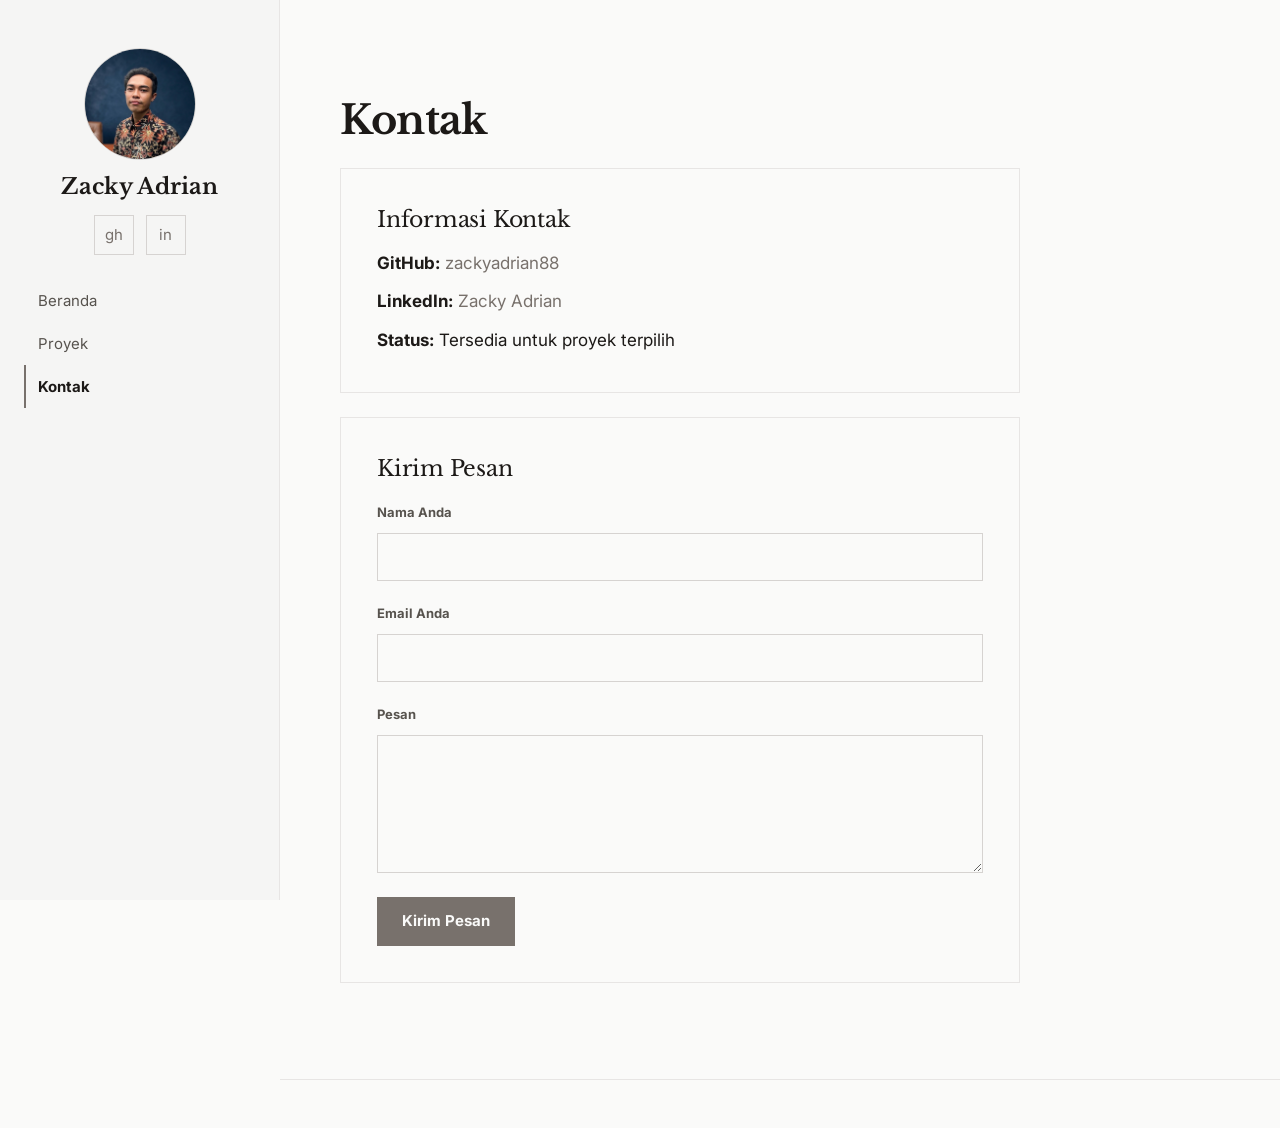
==== contact.html @ e1c7f213 "Portfolio: Bootstrap 5 dan desain ThoughtStream" ====
<!DOCTYPE html>
<html lang="id">

<head>
    <meta charset="UTF-8">
    <meta name="viewport" content="width=device-width, initial-scale=1.0">
    <title>Zacky Adrian | Kontak</title>

    <!-- Bootstrap 5 -->
    <link href="https://cdn.jsdelivr.net/npm/bootstrap@5.3.3/dist/css/bootstrap.min.css" rel="stylesheet">

    <!-- Google Fonts: Libre Baskerville (judul) & Inter (teks) -->
    <link rel="preconnect" href="https://fonts.googleapis.com">
    <link rel="preconnect" href="https://fonts.gstatic.com" crossorigin>
    <link href="https://fonts.googleapis.com/css2?family=Inter:wght@400;700&family=Libre+Baskerville:wght@400;700&display=swap" rel="stylesheet">

    <!-- CSS kustom (harus setelah Bootstrap) -->
    <link rel="stylesheet" href="style.css">
</head>

<body>

    <header id="header">
        <div class="profile">
            <img class="avatar" src="assets/profile.jpg" alt="Foto profil Zacky Adrian">
            <p class="site-name">Zacky Adrian</p>
            <div class="social-links">
                <a href="https://github.com/zackyadrian88" target="_blank" rel="noopener" aria-label="GitHub">gh</a>
                <a href="https://www.linkedin.com/in/zacky-adrian-84123a29b/" target="_blank" rel="noopener"
                    aria-label="LinkedIn">in</a>
            </div>
        </div>

        <nav class="nav-menu" aria-label="Navigasi utama">
            <ul class="nav justify-content-center flex-lg-column">
                <li class="nav-item"><a class="nav-link" href="index.html">Beranda</a></li>
                <li class="nav-item"><a class="nav-link" href="portfolio.html">Proyek</a></li>
                <li class="nav-item"><a class="nav-link active" href="contact.html" aria-current="page">Kontak</a></li>
            </ul>
        </nav>
    </header>

    <main id="main">
        <div class="content">

            <section id="kontak" aria-labelledby="judul-kontak">
                <h1 id="judul-kontak" class="mb-4">Kontak</h1>

                <div class="row g-4">

                    <div class="col-12">
                        <article class="card">
                            <div class="card-body">
                                <h3>Informasi Kontak</h3>
                                <ul class="list-unstyled mb-0">
                                    <li class="mb-2"><strong>GitHub:</strong>
                                        <a href="https://github.com/zackyadrian88" target="_blank"
                                            rel="noopener">zackyadrian88</a></li>
                                    <li class="mb-2"><strong>LinkedIn:</strong>
                                        <a href="https://www.linkedin.com/in/zacky-adrian-84123a29b/" target="_blank"
                                            rel="noopener">Zacky Adrian</a></li>
                                    <li><strong>Status:</strong> Tersedia untuk proyek terpilih</li>
                                </ul>
                            </div>
                        </article>
                    </div>

                    <div class="col-12">
                        <article class="card">
                            <div class="card-body">
                                <h3>Kirim Pesan</h3>

                                <form action="#" method="POST">
                                    <div class="mb-3">
                                        <label for="nama" class="form-label">Nama Anda</label>
                                        <input type="text" id="nama" name="nama" class="form-control" required>
                                    </div>

                                    <div class="mb-3">
                                        <label for="email" class="form-label">Email Anda</label>
                                        <input type="email" id="email" name="email" class="form-control" required>
                                    </div>

                                    <div class="mb-4">
                                        <label for="pesan" class="form-label">Pesan</label>
                                        <textarea id="pesan" name="pesan" rows="5" class="form-control"
                                            required></textarea>
                                    </div>

                                    <button type="submit" class="btn btn-primary">Kirim Pesan</button>
                                </form>
                            </div>
                        </article>
                    </div>

                </div>
            </section>

        </div>
    </main>

    <footer class="site-footer">
        <p class="mb-0"></p>
    </footer>

</body>

</html>
---- style.css ----
:root {
    /* Warna */
    --bg: #FAFAF9;
    --surface: #F5F5F4;
    --surface-raised: #EFEDEB;
    --text: #1C1917;
    --text-2: #57534E;
    --text-3: #A8A29E;
    --stone: #78716C;
    --stone-dark: #57534E;
    --stone-darker: #44403C;
    --border-subtle: #E7E5E4;
    --border-medium: #D6D3D1;
    --focus-ring: 0 0 0 2px #FAFAF9, 0 0 0 4px #78716C;

    /* Font */
    --font-display: "Libre Baskerville", Georgia, "Times New Roman", serif;
    --font-ui: "Inter", -apple-system, "Segoe UI", Helvetica, sans-serif;

    --sidebar-w: 280px;

    /* Override variabel Bootstrap */
    --bs-body-bg: var(--bg);
    --bs-body-color: var(--text);
    --bs-body-font-family: var(--font-ui);
    --bs-border-color: var(--border-subtle);
    --bs-border-radius: 0;
    --bs-border-radius-sm: 0;
    --bs-border-radius-lg: 0;
    --bs-border-radius-xl: 0;
    --bs-border-radius-pill: 0;
}

/* ---------- Dasar ---------- */
body {
    background-color: var(--bg);
    color: var(--text);
    font-family: var(--font-ui);
    font-size: 17px;
    line-height: 1.8;
}

h1, h2, h3 {
    font-family: var(--font-display);
    color: var(--text);
}

h1 {
    font-size: 40px;
    font-weight: 700;
    line-height: 1.2;
    letter-spacing: -0.02em;
}

h2 {
    font-size: 30px;
    font-weight: 700;
    line-height: 1.3;
    letter-spacing: -0.015em;
    margin-bottom: 24px;
}

h3 {
    font-size: 22px;
    font-weight: 400;
    line-height: 1.4;
    letter-spacing: -0.01em;
    margin-bottom: 12px;
}

h4 {
    font-family: var(--font-ui);
    font-size: 17px;
    font-weight: 700;
    margin-bottom: 0;
}

a {
    color: var(--stone);
    text-decoration: none;
}

a:hover {
    color: var(--stone-dark);
    text-decoration: underline;
}

:focus-visible {
    outline: none;
    box-shadow: var(--focus-ring);
}

/* Tanpa bayangan di mana pun */
*,
*::before,
*::after {
    box-shadow: none;
}

*:focus-visible {
    box-shadow: var(--focus-ring);
}

/* ---------- Sidebar / Header ---------- */
#header {
    background: var(--surface);
    border-bottom: 1px solid var(--border-subtle);
    padding: 24px;
}

.avatar {
    display: block;
    width: 112px;
    height: 112px;
    margin: 0 auto 12px;
    border-radius: 9999px;
    border: 1px solid var(--border-medium);
    object-fit: cover;
    background: var(--surface-raised);
}

.site-name {
    font-family: var(--font-display);
    font-size: 22px;
    font-weight: 700;
    line-height: 1.4;
    text-align: center;
    margin: 0;
}

.social-links {
    display: flex;
    justify-content: center;
    gap: 12px;
    margin-top: 12px;
}

.social-links a {
    display: inline-block;
    width: 40px;
    height: 40px;
    line-height: 38px;
    text-align: center;
    font-size: 15px;
    color: var(--stone);
    background: transparent;
    border: 1px solid var(--border-medium);
}

.social-links a:hover {
    background: var(--surface-raised);
    text-decoration: none;
}

.nav-menu {
    margin-top: 24px;
}

.nav-menu .nav-link {
    color: var(--text-2);
    padding: 8px 12px;
    font-size: 15px;
    border-bottom: 2px solid transparent;
    border-radius: 0;
}

.nav-menu .nav-link:hover {
    color: var(--text);
    background: var(--surface-raised);
    text-decoration: none;
}

.nav-menu .nav-link.active {
    color: var(--text);
    font-weight: 700;
    border-bottom-color: var(--stone);
}

/* ---------- Konten utama ---------- */
#main {
    padding: 48px 24px 24px;
}

.content {
    max-width: 680px;
}

.content > section {
    margin-bottom: 72px;
}

.lede {
    font-size: 20px;
    line-height: 1.75;
    color: var(--text-2);
}

.meta {
    font-size: 13px;
    line-height: 1.5;
    letter-spacing: 0.01em;
    color: var(--text-2);
    margin-bottom: 12px;
}

/* ---------- Resume ---------- */
.resume-item {
    padding: 0 0 24px 0;
    margin-bottom: 24px;
    border-bottom: 1px solid var(--border-subtle);
}

.resume-item:last-child {
    border-bottom: 0;
}

.resume-item ul {
    padding-left: 20px;
    margin-bottom: 0;
}

/* ---------- Card ---------- */
.card {
    background: var(--bg);
    border: 1px solid var(--border-subtle);
    border-radius: 0;
}

.card:hover {
    border-color: var(--border-medium);
}

.card-body {
    padding: 24px;
}

.card p:last-child {
    margin-bottom: 0;
}

/* ---------- Tombol ---------- */
.btn {
    border-radius: 0;
    padding: 12px 24px;
    font-family: var(--font-ui);
    font-size: 15px;
    font-weight: 700;
    --bs-btn-focus-box-shadow: var(--focus-ring);
}

.btn-primary {
    --bs-btn-color: #FAFAF9;
    --bs-btn-bg: #78716C;
    --bs-btn-border-color: #78716C;
    --bs-btn-hover-color: #FAFAF9;
    --bs-btn-hover-bg: #57534E;
    --bs-btn-hover-border-color: #57534E;
    --bs-btn-active-color: #FAFAF9;
    --bs-btn-active-bg: #44403C;
    --bs-btn-active-border-color: #44403C;
}

.btn-outline-secondary {
    --bs-btn-color: #78716C;
    --bs-btn-bg: transparent;
    --bs-btn-border-color: #D6D3D1;
    --bs-btn-hover-color: #78716C;
    --bs-btn-hover-bg: #F5F5F4;
    --bs-btn-hover-border-color: #D6D3D1;
    --bs-btn-active-color: #78716C;
    --bs-btn-active-bg: #E7E5E4;
    --bs-btn-active-border-color: #D6D3D1;
}

/* ---------- Form ---------- */
.form-label {
    font-size: 13px;
    font-weight: 700;
    color: var(--text-2);
    margin-bottom: 8px;
}

.form-control {
    background-color: var(--bg);
    border: 1px solid var(--border-medium);
    border-radius: 0;
    padding: 12px 16px;
    min-height: 48px;
    font-size: 15px;
    color: var(--text);
}

.form-control::placeholder {
    color: var(--text-3);
}

.form-control:focus {
    background-color: var(--bg);
    border-color: var(--stone);
    box-shadow: var(--focus-ring);
}

/* ---------- Tabel ---------- */
.table {
    --bs-table-bg: transparent;
    --bs-table-color: var(--text);
    --bs-table-border-color: var(--border-subtle);
    font-size: 15px;
    margin-bottom: 0;
}

.table th {
    background-color: var(--surface);
    font-weight: 700;
}

.table th,
.table td {
    padding: 12px;
}

/* ---------- Footer ---------- */
.site-footer {
    border-top: 1px solid var(--border-subtle);
    padding: 24px;
    font-size: 13px;
    color: var(--text-2);
}

/* ---------- Layout desktop: sidebar tetap di kiri ---------- */
@media (min-width: 992px) {
    #header {
        position: fixed;
        top: 0;
        bottom: 0;
        left: 0;
        width: var(--sidebar-w);
        overflow-y: auto;
        border-bottom: 0;
        border-right: 1px solid var(--border-subtle);
        padding: 48px 24px;
    }

    .nav-menu .nav-link {
        border-bottom: 0;
        border-left: 2px solid transparent;
    }

    .nav-menu .nav-link.active {
        border-left-color: var(--stone);
    }

    #main {
        margin-left: var(--sidebar-w);
        padding: 96px 60px 24px;
    }

    .site-footer {
        margin-left: var(--sidebar-w);
        padding: 24px 60px;
    }

    .card-body {
        padding: 36px;
    }
}

/* ---------- Ponsel (≈375px) ---------- */
@media (max-width: 575.98px) {
    h1 { font-size: 30px; }
    h2 { font-size: 24px; }
    .lede { font-size: 18px; }
    .content > section { margin-bottom: 60px; }
}

/* Hormati preferensi pengguna */
@media (prefers-reduced-motion: reduce) {
    * { transition: none !important; }
}
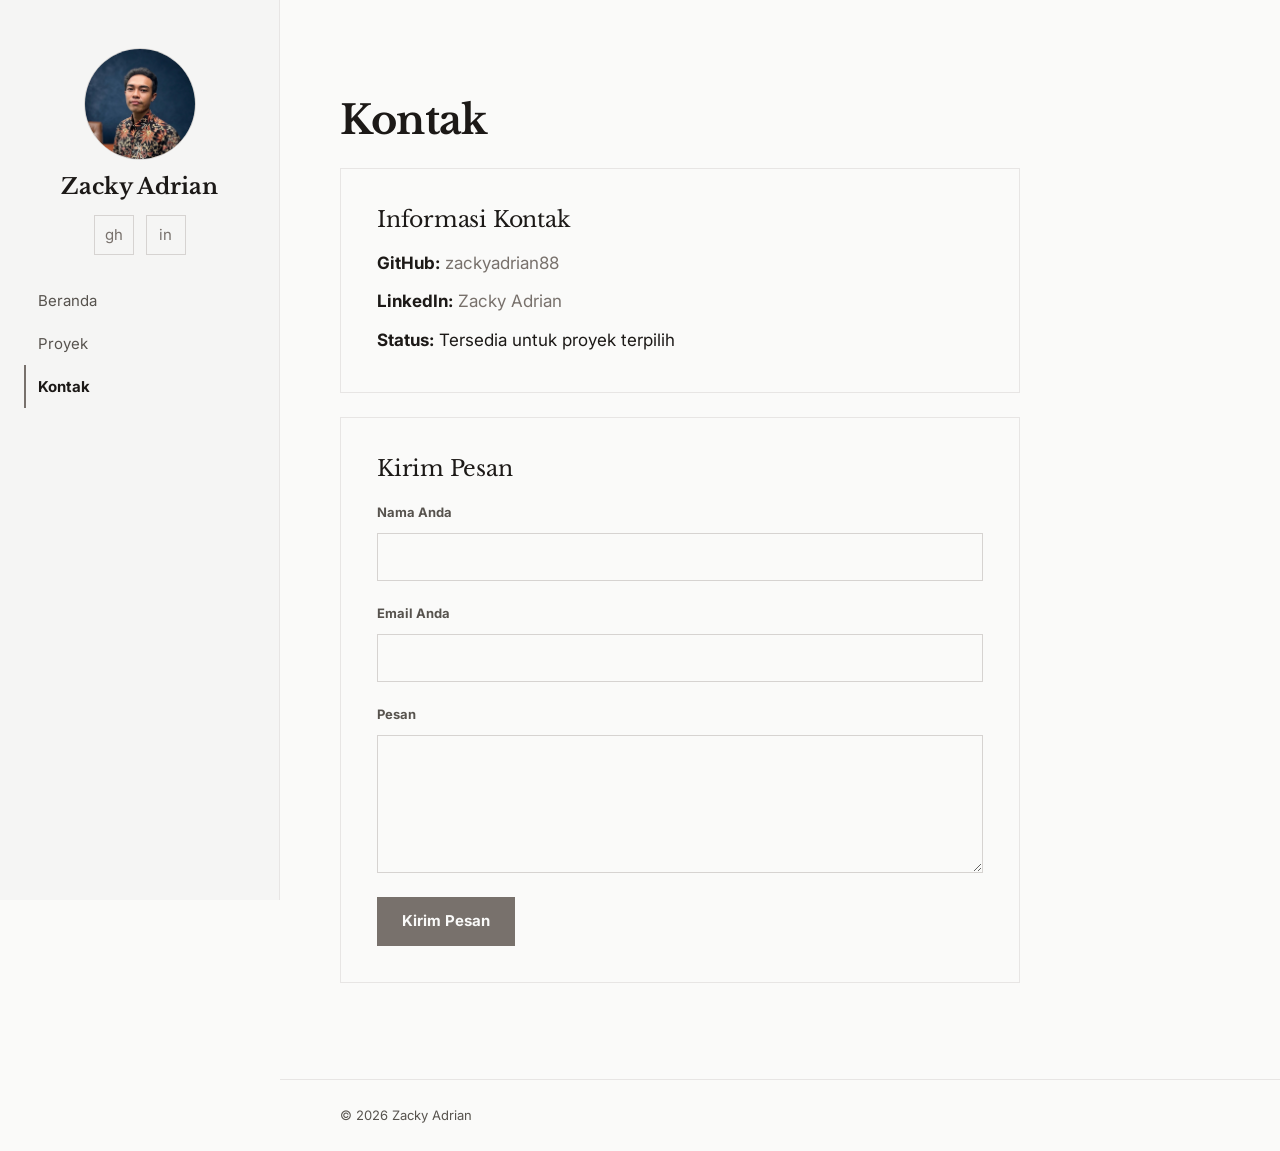
==== commit 5a1ecca8: "Hubungkan form kontak ke Formspree" ====
--- a/contact.html
+++ b/contact.html
@@ -70,7 +70,7 @@
                             <div class="card-body">
                                 <h3>Kirim Pesan</h3>
 
-                                <form action="#" method="POST">
+                                <form action="https://formspree.io/f/xaeqjgoq" method="POST">
                                     <div class="mb-3">
                                         <label for="nama" class="form-label">Nama Anda</label>
                                         <input type="text" id="nama" name="nama" class="form-control" required>
@@ -100,7 +100,7 @@
     </main>
 
     <footer class="site-footer">
-        <p class="mb-0"></p>
+        <p class="mb-0">&copy; 2026 Zacky Adrian</p>
     </footer>
 
 </body>
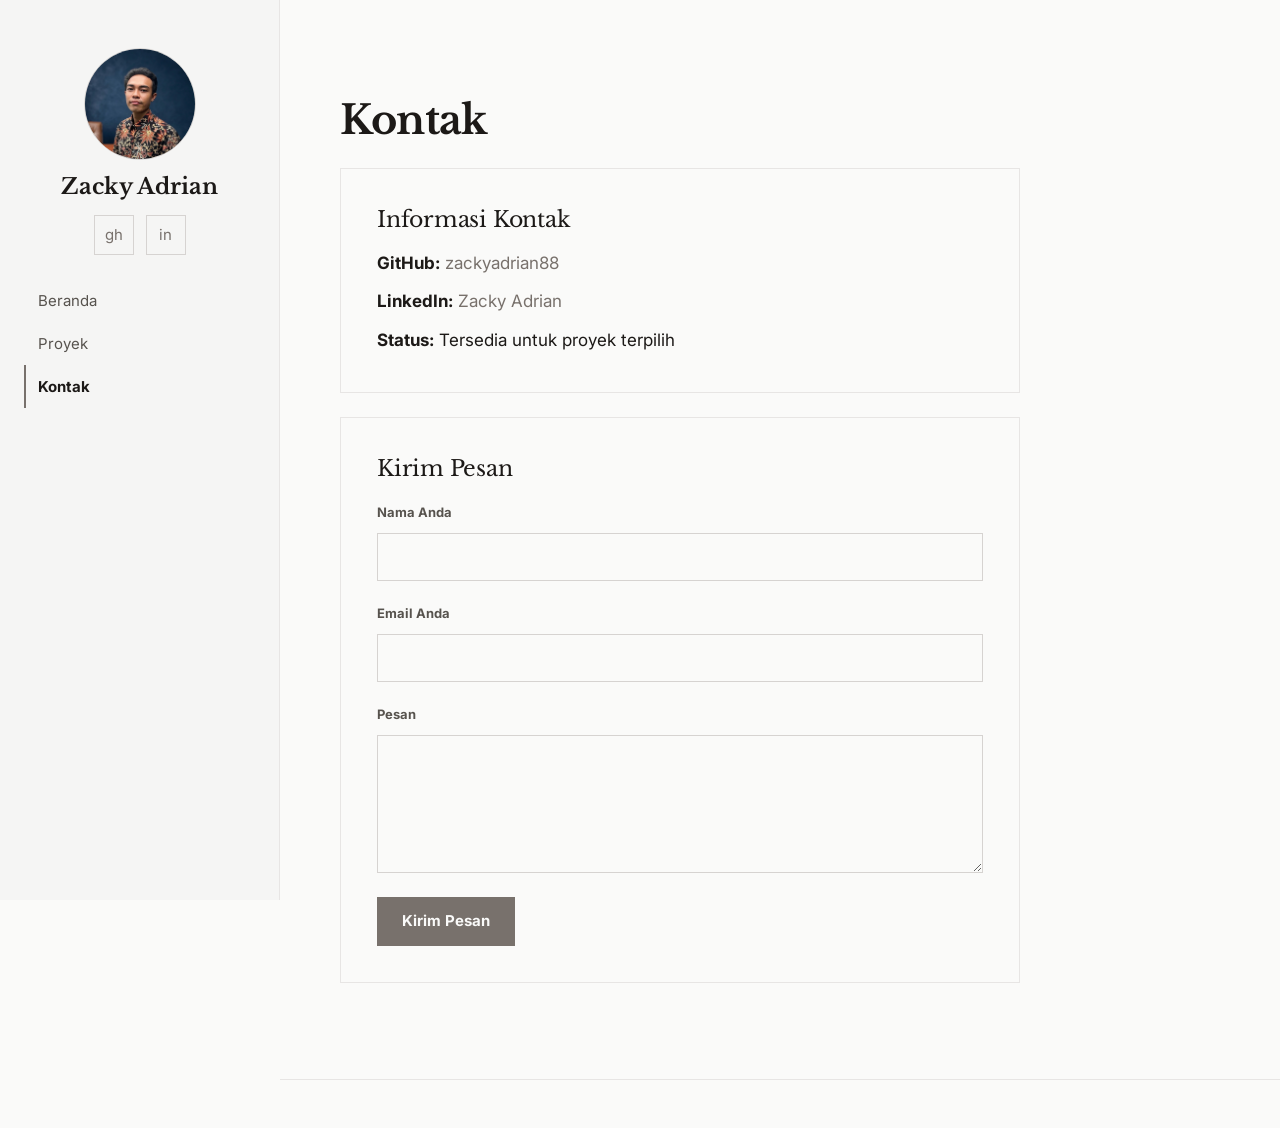
==== commit d5493d65: "Update link proyek, tambah README, perbaiki footer" ====
--- a/contact.html
+++ b/contact.html
@@ -6,15 +6,12 @@
     <meta name="viewport" content="width=device-width, initial-scale=1.0">
     <title>Zacky Adrian | Kontak</title>
 
-    <!-- Bootstrap 5 -->
     <link href="https://cdn.jsdelivr.net/npm/bootstrap@5.3.3/dist/css/bootstrap.min.css" rel="stylesheet">
 
-    <!-- Google Fonts: Libre Baskerville (judul) & Inter (teks) -->
     <link rel="preconnect" href="https://fonts.googleapis.com">
     <link rel="preconnect" href="https://fonts.gstatic.com" crossorigin>
     <link href="https://fonts.googleapis.com/css2?family=Inter:wght@400;700&family=Libre+Baskerville:wght@400;700&display=swap" rel="stylesheet">
 
-    <!-- CSS kustom (harus setelah Bootstrap) -->
     <link rel="stylesheet" href="style.css">
 </head>
 
@@ -100,7 +97,7 @@
     </main>
 
     <footer class="site-footer">
-        <p class="mb-0">&copy; 2026 Zacky Adrian</p>
+        <p class="mb-0">
     </footer>
 
 </body>
--- a/style.css
+++ b/style.css
@@ -13,13 +13,11 @@
     --border-medium: #D6D3D1;
     --focus-ring: 0 0 0 2px #FAFAF9, 0 0 0 4px #78716C;
 
-    /* Font */
     --font-display: "Libre Baskerville", Georgia, "Times New Roman", serif;
     --font-ui: "Inter", -apple-system, "Segoe UI", Helvetica, sans-serif;
 
     --sidebar-w: 280px;
 
-    /* Override variabel Bootstrap */
     --bs-body-bg: var(--bg);
     --bs-body-color: var(--text);
     --bs-body-font-family: var(--font-ui);
@@ -31,7 +29,6 @@
     --bs-border-radius-pill: 0;
 }
 
-/* ---------- Dasar ---------- */
 body {
     background-color: var(--bg);
     color: var(--text);
@@ -90,7 +87,6 @@
     box-shadow: var(--focus-ring);
 }
 
-/* Tanpa bayangan di mana pun */
 *,
 *::before,
 *::after {
@@ -101,7 +97,6 @@
     box-shadow: var(--focus-ring);
 }
 
-/* ---------- Sidebar / Header ---------- */
 #header {
     background: var(--surface);
     border-bottom: 1px solid var(--border-subtle);
@@ -176,7 +171,6 @@
     border-bottom-color: var(--stone);
 }
 
-/* ---------- Konten utama ---------- */
 #main {
     padding: 48px 24px 24px;
 }
@@ -203,7 +197,6 @@
     margin-bottom: 12px;
 }
 
-/* ---------- Resume ---------- */
 .resume-item {
     padding: 0 0 24px 0;
     margin-bottom: 24px;
@@ -219,7 +212,6 @@
     margin-bottom: 0;
 }
 
-/* ---------- Card ---------- */
 .card {
     background: var(--bg);
     border: 1px solid var(--border-subtle);
@@ -238,7 +230,6 @@
     margin-bottom: 0;
 }
 
-/* ---------- Tombol ---------- */
 .btn {
     border-radius: 0;
     padding: 12px 24px;
@@ -272,7 +263,6 @@
     --bs-btn-active-border-color: #D6D3D1;
 }
 
-/* ---------- Form ---------- */
 .form-label {
     font-size: 13px;
     font-weight: 700;
@@ -300,7 +290,6 @@
     box-shadow: var(--focus-ring);
 }
 
-/* ---------- Tabel ---------- */
 .table {
     --bs-table-bg: transparent;
     --bs-table-color: var(--text);
@@ -319,7 +308,6 @@
     padding: 12px;
 }
 
-/* ---------- Footer ---------- */
 .site-footer {
     border-top: 1px solid var(--border-subtle);
     padding: 24px;
@@ -327,7 +315,6 @@
     color: var(--text-2);
 }
 
-/* ---------- Layout desktop: sidebar tetap di kiri ---------- */
 @media (min-width: 992px) {
     #header {
         position: fixed;
@@ -365,7 +352,6 @@
     }
 }
 
-/* ---------- Ponsel (≈375px) ---------- */
 @media (max-width: 575.98px) {
     h1 { font-size: 30px; }
     h2 { font-size: 24px; }
@@ -373,7 +359,6 @@
     .content > section { margin-bottom: 60px; }
 }
 
-/* Hormati preferensi pengguna */
 @media (prefers-reduced-motion: reduce) {
     * { transition: none !important; }
 }
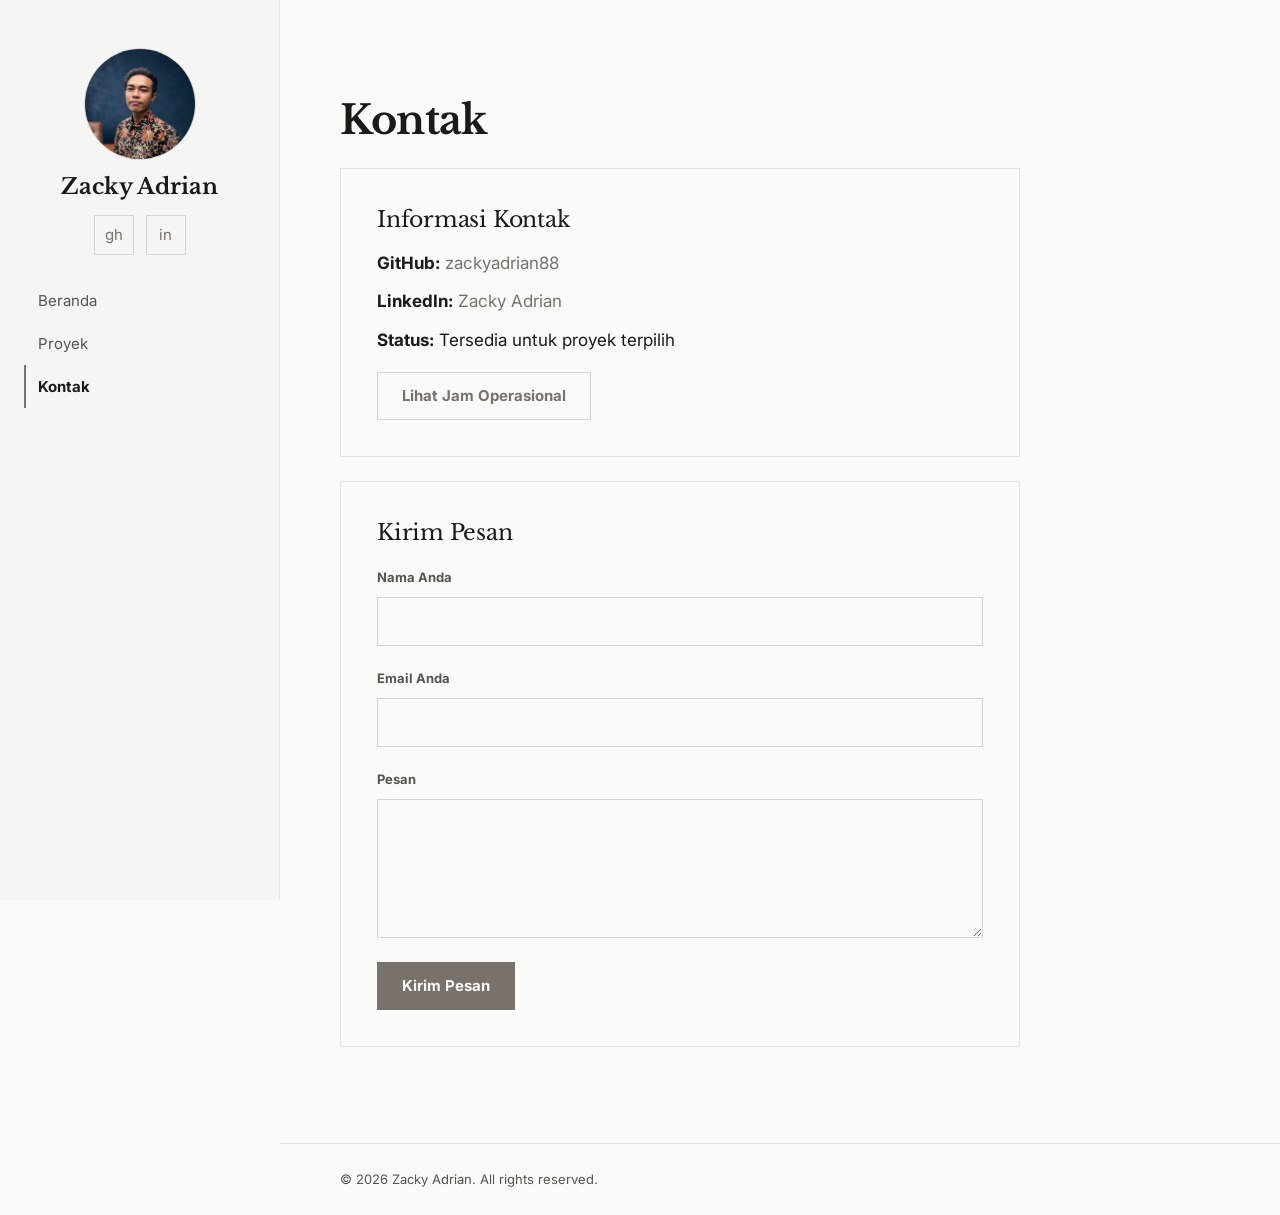
==== commit 1e5ce395: "feat: tambahkan integrasi JavaScript/jQuery form kontak dan update README" ====
--- a/contact.html
+++ b/contact.html
@@ -58,6 +58,14 @@
                                             rel="noopener">Zacky Adrian</a></li>
                                     <li><strong>Status:</strong> Tersedia untuk proyek terpilih</li>
                                 </ul>
+
+                                <!-- Tombol & Elemen Toggle Detail (classList.toggle) -->
+                                <button type="button" id="toggleDetailBtn" class="btn btn-outline-secondary btn-sm mt-3">
+                                    Lihat Jam Operasional
+                                </button>
+                                <div id="detailInfo" class="d-none mt-2 alert alert-light border">
+                                    <small>🕒 <strong>Jam Respons:</strong> Senin – Jumat, 09:00 - 18:00 WIB</small>
+                                </div>
                             </div>
                         </article>
                     </div>
@@ -67,24 +75,26 @@
                             <div class="card-body">
                                 <h3>Kirim Pesan</h3>
 
-                                <form action="https://formspree.io/f/xaeqjgoq" method="POST">
+                                <!-- Alert Pesan Validasi / Status Server -->
+                                <div id="formAlert" class="alert d-none" role="alert"></div>
+
+                                <form id="contactForm" action="https://formspree.io/f/xaeqjgoq" method="POST">
                                     <div class="mb-3">
                                         <label for="nama" class="form-label">Nama Anda</label>
-                                        <input type="text" id="nama" name="nama" class="form-control" required>
+                                        <input type="text" id="nama" name="nama" class="form-control">
                                     </div>
 
                                     <div class="mb-3">
                                         <label for="email" class="form-label">Email Anda</label>
-                                        <input type="email" id="email" name="email" class="form-control" required>
+                                        <input type="email" id="email" name="email" class="form-control">
                                     </div>
 
                                     <div class="mb-4">
                                         <label for="pesan" class="form-label">Pesan</label>
-                                        <textarea id="pesan" name="pesan" rows="5" class="form-control"
-                                            required></textarea>
+                                        <textarea id="pesan" name="pesan" rows="5" class="form-control"></textarea>
                                     </div>
 
-                                    <button type="submit" class="btn btn-primary">Kirim Pesan</button>
+                                    <button type="submit" id="submitBtn" class="btn btn-primary">Kirim Pesan</button>
                                 </form>
                             </div>
                         </article>
@@ -97,9 +107,14 @@
     </main>
 
     <footer class="site-footer">
-        <p class="mb-0">
+        <p class="mb-0">&copy; 2026 Zacky Adrian. All rights reserved.</p>
     </footer>
 
+    <!-- CDN jQuery sebelum penutup tag </body> -->
+    <script src="https://code.jquery.com/jquery-3.7.1.min.js"></script>
+
+    <!-- Custom JavaScript/jQuery -->
+    <script src="script.js"></script>
 </body>
 
 </html>
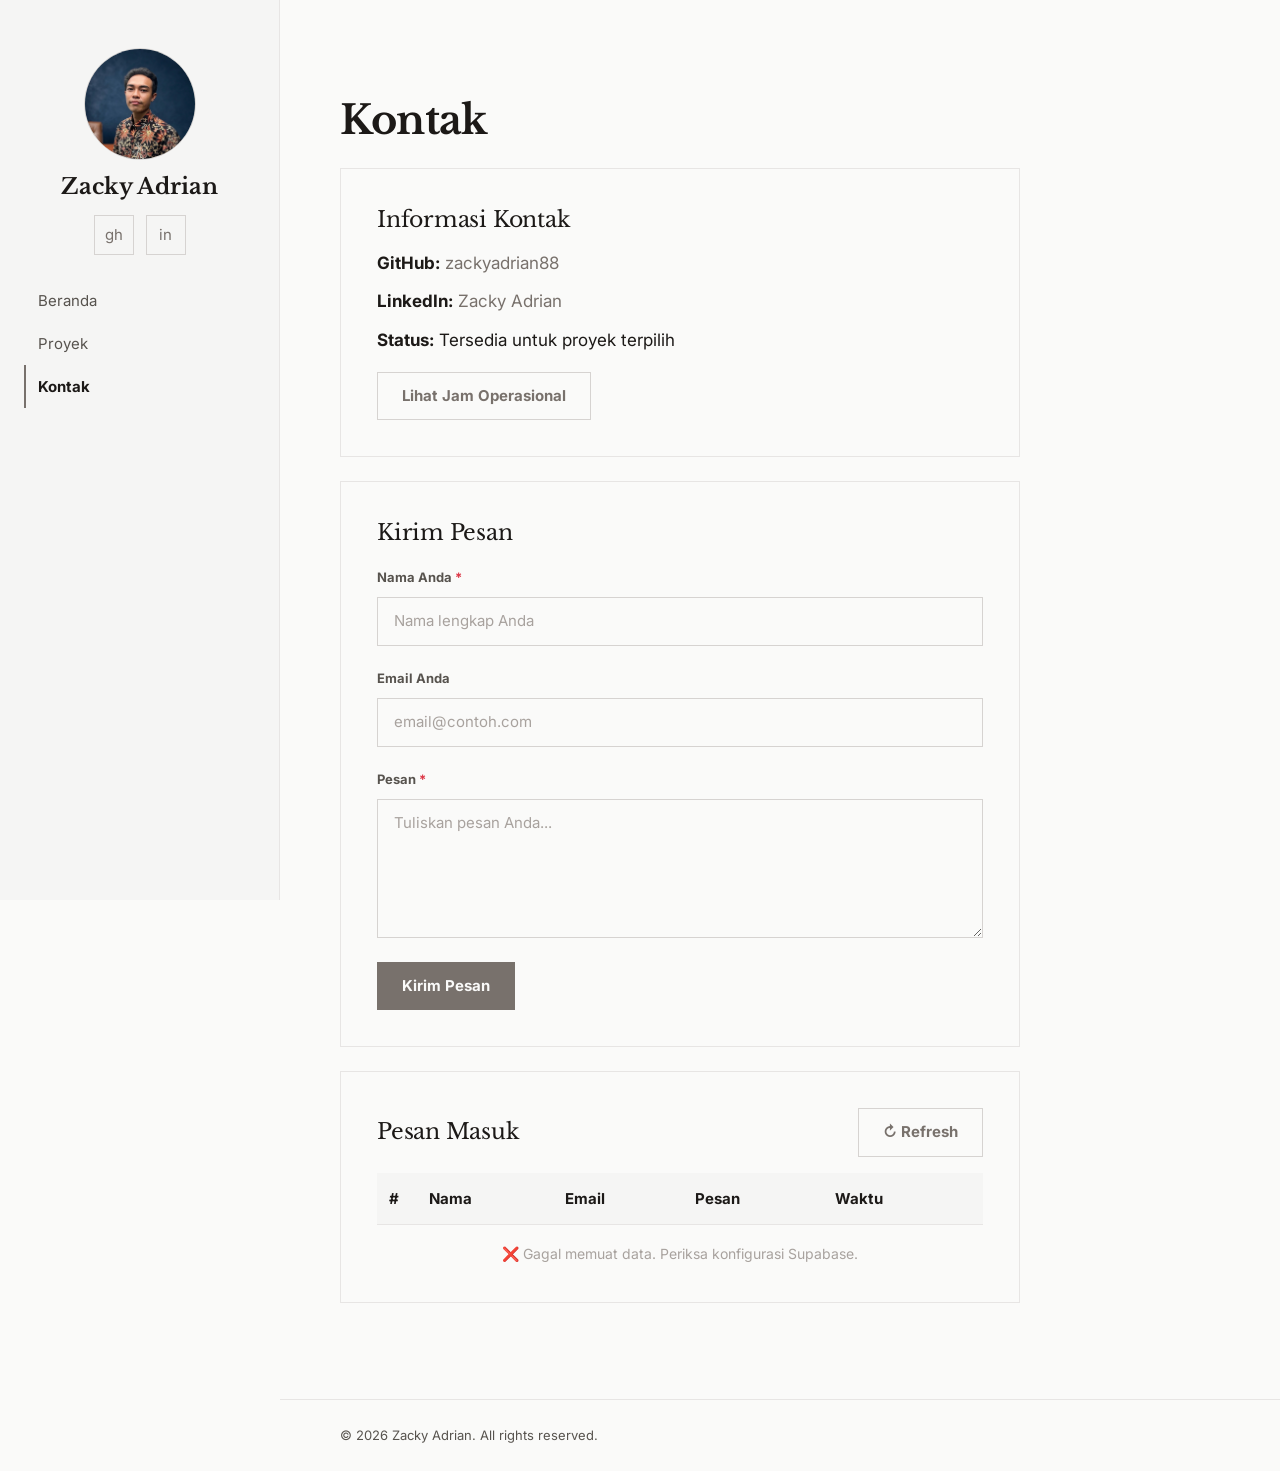
==== commit c9695423: "feat: konversi form kontak ke Supabase (AJAX POST & GET, tanpa PHP/XAMPP)" ====
--- a/contact.html
+++ b/contact.html
@@ -10,7 +10,9 @@
 
     <link rel="preconnect" href="https://fonts.googleapis.com">
     <link rel="preconnect" href="https://fonts.gstatic.com" crossorigin>
-    <link href="https://fonts.googleapis.com/css2?family=Inter:wght@400;700&family=Libre+Baskerville:wght@400;700&display=swap" rel="stylesheet">
+    <link
+        href="https://fonts.googleapis.com/css2?family=Inter:wght@400;700&family=Libre+Baskerville:wght@400;700&display=swap"
+        rel="stylesheet">
 
     <link rel="stylesheet" href="style.css">
 </head>
@@ -45,6 +47,7 @@
 
                 <div class="row g-4">
 
+                    <!-- Kartu Informasi Kontak -->
                     <div class="col-12">
                         <article class="card">
                             <div class="card-body">
@@ -52,15 +55,18 @@
                                 <ul class="list-unstyled mb-0">
                                     <li class="mb-2"><strong>GitHub:</strong>
                                         <a href="https://github.com/zackyadrian88" target="_blank"
-                                            rel="noopener">zackyadrian88</a></li>
+                                            rel="noopener">zackyadrian88</a>
+                                    </li>
                                     <li class="mb-2"><strong>LinkedIn:</strong>
                                         <a href="https://www.linkedin.com/in/zacky-adrian-84123a29b/" target="_blank"
-                                            rel="noopener">Zacky Adrian</a></li>
+                                            rel="noopener">Zacky Adrian</a>
+                                    </li>
                                     <li><strong>Status:</strong> Tersedia untuk proyek terpilih</li>
                                 </ul>
 
                                 <!-- Tombol & Elemen Toggle Detail (classList.toggle) -->
-                                <button type="button" id="toggleDetailBtn" class="btn btn-outline-secondary btn-sm mt-3">
+                                <button type="button" id="toggleDetailBtn"
+                                    class="btn btn-outline-secondary btn-sm mt-3">
                                     Lihat Jam Operasional
                                 </button>
                                 <div id="detailInfo" class="d-none mt-2 alert alert-light border">
@@ -70,6 +76,7 @@
                         </article>
                     </div>
 
+                    <!-- Kartu Form Kirim Pesan -->
                     <div class="col-12">
                         <article class="card">
                             <div class="card-body">
@@ -78,24 +85,74 @@
                                 <!-- Alert Pesan Validasi / Status Server -->
                                 <div id="formAlert" class="alert d-none" role="alert"></div>
 
-                                <form id="contactForm" action="https://formspree.io/f/xaeqjgoq" method="POST">
+                                <form id="contactForm" novalidate>
                                     <div class="mb-3">
-                                        <label for="nama" class="form-label">Nama Anda</label>
-                                        <input type="text" id="nama" name="nama" class="form-control">
+                                        <label for="nama" class="form-label">Nama Anda <span
+                                                class="text-danger">*</span></label>
+                                        <input type="text" id="nama" name="nama" class="form-control"
+                                            placeholder="Nama lengkap Anda">
                                     </div>
 
                                     <div class="mb-3">
                                         <label for="email" class="form-label">Email Anda</label>
-                                        <input type="email" id="email" name="email" class="form-control">
+                                        <input type="email" id="email" name="email" class="form-control"
+                                            placeholder="email@contoh.com">
                                     </div>
 
                                     <div class="mb-4">
-                                        <label for="pesan" class="form-label">Pesan</label>
-                                        <textarea id="pesan" name="pesan" rows="5" class="form-control"></textarea>
+                                        <label for="pesan" class="form-label">Pesan <span
+                                                class="text-danger">*</span></label>
+                                        <textarea id="pesan" name="pesan" rows="5" class="form-control"
+                                            placeholder="Tuliskan pesan Anda..."></textarea>
                                     </div>
 
                                     <button type="submit" id="submitBtn" class="btn btn-primary">Kirim Pesan</button>
                                 </form>
+                            </div>
+                        </article>
+                    </div>
+
+                    <!-- Kartu Daftar Pesan Masuk -->
+                    <div class="col-12">
+                        <article class="card">
+                            <div class="card-body">
+                                <div class="d-flex justify-content-between align-items-center mb-3">
+                                    <h3 class="mb-0">Pesan Masuk</h3>
+                                    <button type="button" id="refreshBtn" class="btn btn-outline-secondary btn-sm">
+                                        ↻ Refresh
+                                    </button>
+                                </div>
+
+                                <!-- Loading indicator -->
+                                <div id="loadingMsg" class="text-center py-3"
+                                    style="color: var(--text-3); font-size: 14px;">
+                                    Memuat data...
+                                </div>
+
+                                <!-- Tabel pesan -->
+                                <div id="pesanTableWrapper" class="d-none">
+                                    <div class="table-responsive">
+                                        <table class="table" id="pesanTable">
+                                            <thead>
+                                                <tr>
+                                                    <th style="width:40px">#</th>
+                                                    <th>Nama</th>
+                                                    <th>Email</th>
+                                                    <th>Pesan</th>
+                                                    <th style="width:160px">Waktu</th>
+                                                </tr>
+                                            </thead>
+                                            <tbody id="pesanTableBody">
+                                                <!-- Diisi oleh jQuery -->
+                                            </tbody>
+                                        </table>
+                                    </div>
+                                    <p id="emptyMsg" class="text-center d-none"
+                                        style="color: var(--text-3); font-size: 14px; margin-top: 16px;">
+                                        Belum ada pesan yang masuk.
+                                    </p>
+                                </div>
+
                             </div>
                         </article>
                     </div>
@@ -110,7 +167,7 @@
         <p class="mb-0">&copy; 2026 Zacky Adrian. All rights reserved.</p>
     </footer>
 
-    <!-- CDN jQuery sebelum penutup tag </body> -->
+    <!-- jQuery -->
     <script src="https://code.jquery.com/jquery-3.7.1.min.js"></script>
 
     <!-- Custom JavaScript/jQuery -->
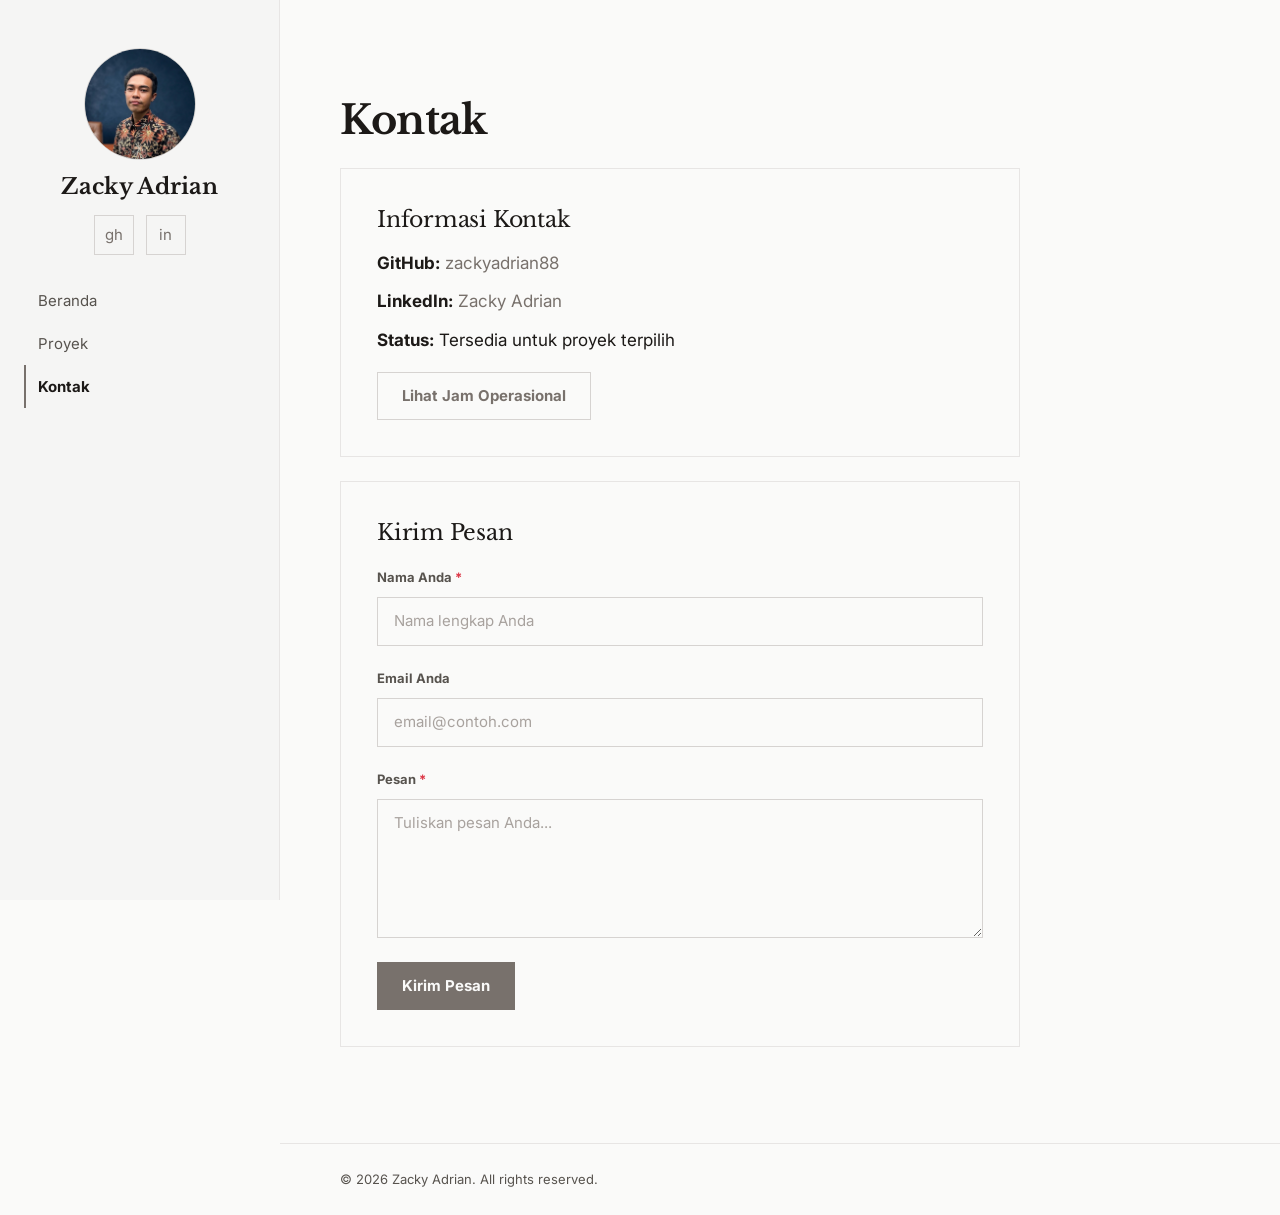
==== commit 0d030532: "refactor: hapus tabel pesan publik dan file php yang tidak digunakan" ====
--- a/contact.html
+++ b/contact.html
@@ -112,51 +112,6 @@
                         </article>
                     </div>
 
-                    <!-- Kartu Daftar Pesan Masuk -->
-                    <div class="col-12">
-                        <article class="card">
-                            <div class="card-body">
-                                <div class="d-flex justify-content-between align-items-center mb-3">
-                                    <h3 class="mb-0">Pesan Masuk</h3>
-                                    <button type="button" id="refreshBtn" class="btn btn-outline-secondary btn-sm">
-                                        ↻ Refresh
-                                    </button>
-                                </div>
-
-                                <!-- Loading indicator -->
-                                <div id="loadingMsg" class="text-center py-3"
-                                    style="color: var(--text-3); font-size: 14px;">
-                                    Memuat data...
-                                </div>
-
-                                <!-- Tabel pesan -->
-                                <div id="pesanTableWrapper" class="d-none">
-                                    <div class="table-responsive">
-                                        <table class="table" id="pesanTable">
-                                            <thead>
-                                                <tr>
-                                                    <th style="width:40px">#</th>
-                                                    <th>Nama</th>
-                                                    <th>Email</th>
-                                                    <th>Pesan</th>
-                                                    <th style="width:160px">Waktu</th>
-                                                </tr>
-                                            </thead>
-                                            <tbody id="pesanTableBody">
-                                                <!-- Diisi oleh jQuery -->
-                                            </tbody>
-                                        </table>
-                                    </div>
-                                    <p id="emptyMsg" class="text-center d-none"
-                                        style="color: var(--text-3); font-size: 14px; margin-top: 16px;">
-                                        Belum ada pesan yang masuk.
-                                    </p>
-                                </div>
-
-                            </div>
-                        </article>
-                    </div>
-
                 </div>
             </section>
 
